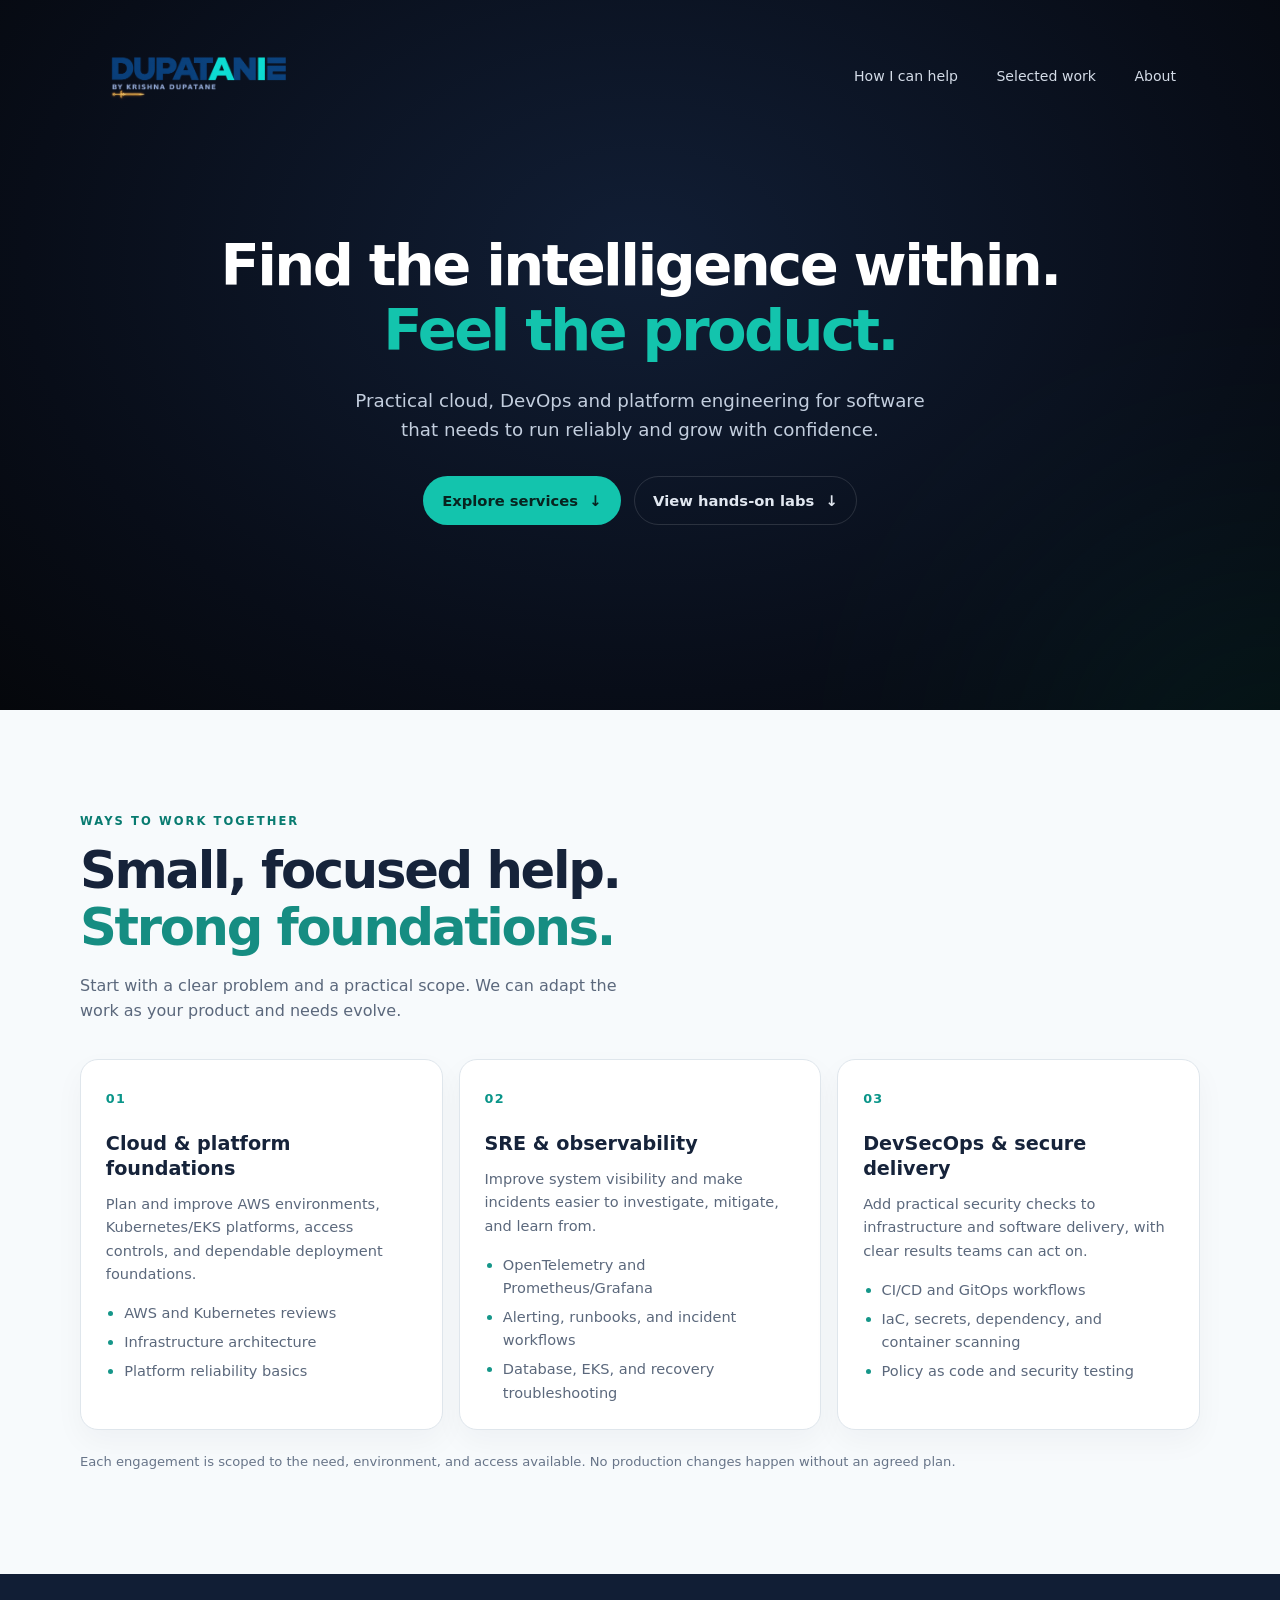
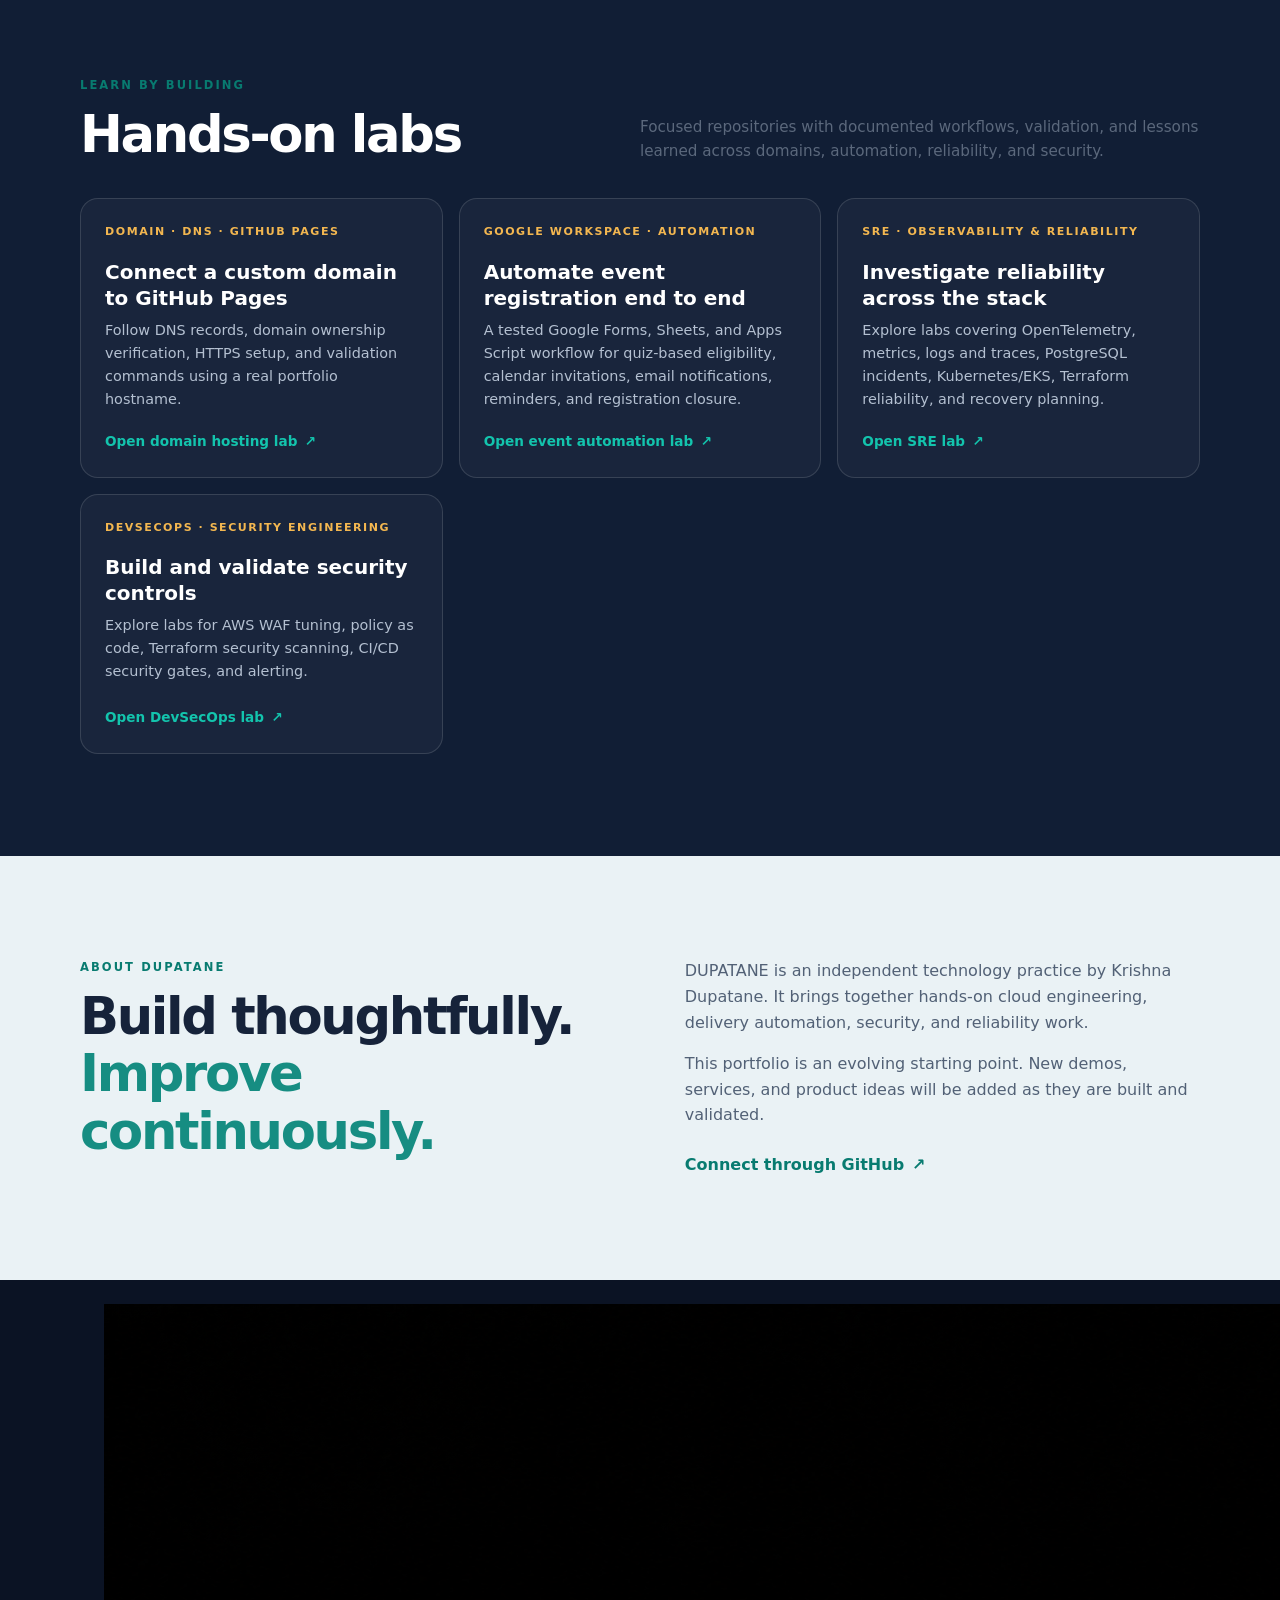
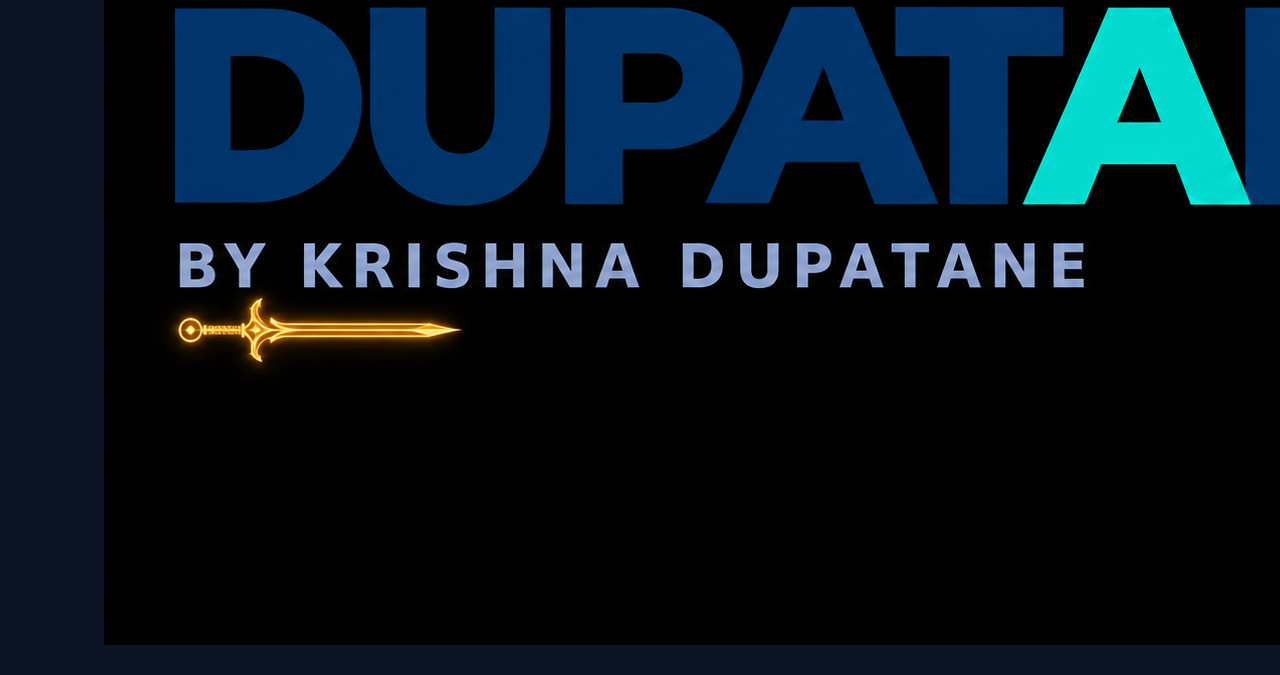
==== index.html @ 60f56585 "Replace footer wordmark text with logo" ====
<!doctype html>
<html lang="en">
<head>
  <meta charset="utf-8">
  <meta name="viewport" content="width=device-width, initial-scale=1">
  <meta name="theme-color" content="#101b32">
  <meta name="description" content="DUPATANE — practical cloud, DevOps, platform reliability and security engineering by Krishna Dupatane.">
  <title>DUPATANE — Cloud, DevOps &amp; Platform Engineering</title>
  <link rel="canonical" href="https://krishna.dupatane.portfolio.dkalki.com/">
  <link rel="stylesheet" href="styles.css">
</head>
<body>
  <a class="skip-link" href="#main">Skip to content</a>
  <header class="site-header">
    <a class="site-logo-link" href="#top" aria-label="DUPATANE home">
      <img src="assets/DUPATANE_Logo_Final.png" alt="">
    </a>
    <nav aria-label="Main navigation">
      <a href="#services">How I can help</a>
      <a href="#work">Selected work</a>
      <a href="#about">About</a>
    </nav>
  </header>

  <main id="main">
    <section class="hero" id="top" aria-labelledby="hero-title">
      <div class="hero-content">
        <h1 class="tagline" id="hero-title">Find the intelligence within.<br><span>Feel the product.</span></h1>
        <p class="hero-copy">Practical cloud, DevOps and platform engineering for software that needs to run reliably and grow with confidence.</p>
        <div class="hero-actions">
          <a class="button button-primary" href="#services">Explore services <span aria-hidden="true">↓</span></a>
          <a class="button button-quiet" href="#work">View hands-on labs <span aria-hidden="true">↓</span></a>
        </div>
      </div>
      <div class="hero-glow" aria-hidden="true"></div>
    </section>

    <section class="section services" id="services" aria-labelledby="services-title">
      <div class="section-heading">
        <p class="eyebrow">WAYS TO WORK TOGETHER</p>
        <h2 id="services-title">Small, focused help.<br><span>Strong foundations.</span></h2>
        <p>Start with a clear problem and a practical scope. We can adapt the work as your product and needs evolve.</p>
      </div>
      <div class="service-grid">
        <article class="service-card">
          <span class="card-number">01</span>
          <h3>Cloud &amp; platform foundations</h3>
          <p>Plan and improve AWS environments, Kubernetes/EKS platforms, access controls, and dependable deployment foundations.</p>
          <ul><li>AWS and Kubernetes reviews</li><li>Infrastructure architecture</li><li>Platform reliability basics</li></ul>
        </article>
        <article class="service-card">
          <span class="card-number">02</span>
          <h3>SRE &amp; observability</h3>
          <p>Improve system visibility and make incidents easier to investigate, mitigate, and learn from.</p>
          <ul><li>OpenTelemetry and Prometheus/Grafana</li><li>Alerting, runbooks, and incident workflows</li><li>Database, EKS, and recovery troubleshooting</li></ul>
        </article>
        <article class="service-card">
          <span class="card-number">03</span>
          <h3>DevSecOps &amp; secure delivery</h3>
          <p>Add practical security checks to infrastructure and software delivery, with clear results teams can act on.</p>
          <ul><li>CI/CD and GitOps workflows</li><li>IaC, secrets, dependency, and container scanning</li><li>Policy as code and security testing</li></ul>
        </article>
      </div>
      <p class="scope-note">Each engagement is scoped to the need, environment, and access available. No production changes happen without an agreed plan.</p>
    </section>

    <section class="section work" id="work" aria-labelledby="work-title">
      <div class="section-heading section-heading-row">
        <div>
          <p class="eyebrow">LEARN BY BUILDING</p>
          <h2 id="work-title">Hands-on labs</h2>
        </div>
        <p>Focused repositories with documented workflows, validation, and lessons learned across domains, automation, reliability, and security.</p>
      </div>
      <div class="work-grid">
        <a class="work-card" href="https://github.com/dupatanekrishna/dkalki-domain-hosting-lab" target="_blank" rel="noreferrer">
          <span class="work-label">DOMAIN · DNS · GITHUB PAGES</span>
          <h3>Connect a custom domain to GitHub Pages</h3>
          <p>Follow DNS records, domain ownership verification, HTTPS setup, and validation commands using a real portfolio hostname.</p>
          <span class="work-link">Open domain hosting lab <span aria-hidden="true">↗</span></span>
        </a>
        <a class="work-card" href="https://github.com/dupatanekrishna/event-registration-automation-lab" target="_blank" rel="noreferrer">
          <span class="work-label">GOOGLE WORKSPACE · AUTOMATION</span>
          <h3>Automate event registration end to end</h3>
          <p>A tested Google Forms, Sheets, and Apps Script workflow for quiz-based eligibility, calendar invitations, email notifications, reminders, and registration closure.</p>
          <span class="work-link">Open event automation lab <span aria-hidden="true">↗</span></span>
        </a>
        <a class="work-card" href="https://github.com/dupatanekrishna/SRE" target="_blank" rel="noreferrer">
          <span class="work-label">SRE · OBSERVABILITY &amp; RELIABILITY</span>
          <h3>Investigate reliability across the stack</h3>
          <p>Explore labs covering OpenTelemetry, metrics, logs and traces, PostgreSQL incidents, Kubernetes/EKS, Terraform reliability, and recovery planning.</p>
          <span class="work-link">Open SRE lab <span aria-hidden="true">↗</span></span>
        </a>
        <a class="work-card" href="https://github.com/dupatanekrishna/DevSecOps" target="_blank" rel="noreferrer">
          <span class="work-label">DEVSECOPS · SECURITY ENGINEERING</span>
          <h3>Build and validate security controls</h3>
          <p>Explore labs for AWS WAF tuning, policy as code, Terraform security scanning, CI/CD security gates, and alerting.</p>
          <span class="work-link">Open DevSecOps lab <span aria-hidden="true">↗</span></span>
        </a>
      </div>
    </section>

    <section class="about-band" id="about" aria-labelledby="about-title">
      <div class="about-inner">
        <div>
          <p class="eyebrow">ABOUT DUPATANE</p>
          <h2 id="about-title">Build thoughtfully.<br><span>Improve continuously.</span></h2>
        </div>
        <div class="about-copy">
          <p>DUPATANE is an independent technology practice by Krishna Dupatane. It brings together hands-on cloud engineering, delivery automation, security, and reliability work.</p>
          <p>This portfolio is an evolving starting point. New demos, services, and product ideas will be added as they are built and validated.</p>
          <a class="text-link" href="https://github.com/dupatanekrishna" target="_blank" rel="noreferrer">Connect through GitHub <span aria-hidden="true">↗</span></a>
        </div>
      </div>
    </section>
  </main>

  <footer class="site-footer">
    <a class="footer-brand" href="#top"><img src="assets/DUPATANE_Logo_Final.png" alt="DUPATANE"></a>
    <p>© 2026 Krishna Dupatane. Content and artwork reserved. No reuse rights are granted.</p>
    <a href="#top">Back to top ↑</a>
  </footer>
</body>
</html>
---- styles.css ----
:root {
  color-scheme: dark;
  --navy: #101b32;
  --navy-deep: #0b1324;
  --navy-soft: #192946;
  --teal: #13c4ad;
  --gold: #f3b750;
  --paper: #f7fafc;
  --ink: #16233a;
  --muted: #a6b2c4;
  --white: #fff;
  --line: rgba(255,255,255,.13);
  --max: 1120px;
}
* { box-sizing: border-box; }
html { scroll-behavior: smooth; }
body { margin: 0; background: var(--navy-deep); color: var(--white); font-family: Inter, ui-sans-serif, system-ui, -apple-system, BlinkMacSystemFont, "Segoe UI", sans-serif; line-height: 1.6; }
a { color: inherit; }
.skip-link { position: absolute; left: 1rem; top: -4rem; z-index: 10; padding: .7rem 1rem; background: var(--teal); color: var(--navy-deep); }
.skip-link:focus { top: 1rem; }
.site-header { position: absolute; z-index: 2; top: 0; left: 0; right: 0; display: grid; grid-template-columns: 1fr auto; align-items: center; max-width: var(--max); margin: auto; padding: 1.45rem 1.5rem; mix-blend-mode: screen; }
.site-logo-link { grid-column: 1; justify-self: start; display: block; width: clamp(138px, 16vw, 190px); line-height: 0; }
.site-logo-link img { display: block; width: 100%; height: auto; }
.site-header nav { grid-column: 2; justify-self: end; display: flex; gap: clamp(1rem, 3vw, 2.5rem); }
.site-header nav a, .site-footer a { color: #d2d9e4; text-decoration: none; font-size: .88rem; }
.site-header nav a:hover, .site-footer a:hover, .text-link:hover { color: var(--teal); }
.hero { min-height: 710px; position: relative; display: grid; place-items: center; overflow: hidden; padding: 8rem 1.5rem 5rem; background: radial-gradient(ellipse at 50% 36%, #111e35 0, #080d18 68%, #05070b 100%); }
.hero-content { z-index: 1; width: min(100%, 960px); text-align: center; }
.tagline { margin: 0; font-size: clamp(2rem, 5vw, 3.6rem); font-weight: 720; line-height: 1.13; letter-spacing: -.045em; }
.tagline span { color: var(--teal); }
.hero-copy { max-width: 610px; margin: 1.4rem auto 0; color: #c3cede; font-size: clamp(1rem, 1.7vw, 1.14rem); }
.hero-actions { display: flex; align-items: center; justify-content: center; flex-wrap: wrap; gap: .8rem; margin-top: 2rem; }
.button { min-height: 48px; display: inline-flex; align-items: center; justify-content: center; gap: .7rem; padding: .72rem 1.15rem; border: 1px solid transparent; border-radius: 999px; text-decoration: none; font-size: .92rem; font-weight: 700; transition: transform .18s ease, background .18s ease; }
.button:hover { transform: translateY(-2px); }
.button-primary { background: var(--teal); color: #08231f; }
.button-primary:hover { background: #42d9c6; }
.button-quiet { border-color: var(--line); color: #e1e7f0; }
.button-quiet:hover { border-color: var(--teal); }
.hero-glow { position: absolute; width: 420px; height: 420px; right: -200px; bottom: -280px; border-radius: 50%; background: var(--teal); filter: blur(140px); opacity: .13; }
.section { padding: clamp(4rem, 8vw, 7rem) max(1.5rem, calc((100vw - var(--max)) / 2)); }
.services { background: var(--paper); color: var(--ink); }
.section-heading { max-width: 690px; margin-bottom: 2.2rem; }
.eyebrow { margin: 0 0 .7rem; color: #087b70; font-size: .72rem; font-weight: 850; letter-spacing: .18em; }
h2 { margin: 0; font-size: clamp(2rem, 4vw, 3.2rem); line-height: 1.12; letter-spacing: -.045em; }
.section-heading h2 span, .about-inner h2 span { color: #168d82; }
.section-heading > p:last-child { max-width: 560px; color: #5b687c; margin: 1rem 0 0; }
.service-grid { display: grid; grid-template-columns: repeat(3, minmax(0, 1fr)); gap: 1rem; }
.service-card { position: relative; padding: 1.55rem; border: 1px solid #dfe6ec; border-radius: 18px; background: #fff; box-shadow: 0 12px 30px rgba(15,35,55,.04); }
.card-number { display: inline-block; margin-bottom: 1.4rem; color: #0a9589; font-size: .8rem; font-weight: 800; letter-spacing: .1em; }
.service-card h3 { margin: 0 0 .65rem; font-size: 1.2rem; line-height: 1.3; }
.service-card p, .service-card li { color: #5b687c; font-size: .91rem; }
.service-card p { margin: 0; }
.service-card ul { display: grid; gap: .35rem; margin: 1rem 0 0; padding-left: 1.15rem; }
.service-card li::marker { color: #159689; }
.scope-note { margin: 1.3rem 0 0; color: #687589; font-size: .82rem; }
.work { background: #111e35; }
.section-heading-row { display: flex; align-items: end; justify-content: space-between; gap: 2rem; max-width: none; }
.section-heading-row > p { max-width: 370px; margin: 0 0 .3rem; color: #b4c0d1; font-size: .95rem; }
.section-heading-row h2 { color: var(--white); }
.section-heading-row h2 span { color: var(--teal); }
.work-grid { display: grid; grid-template-columns: repeat(3, minmax(0, 1fr)); gap: 1rem; }
.work-card { min-height: 260px; display: flex; flex-direction: column; padding: 1.5rem; border: 1px solid var(--line); border-radius: 18px; background: rgba(255,255,255,.035); text-decoration: none; transition: background .18s ease, border-color .18s ease, transform .18s ease; }
.work-card:hover { background: rgba(255,255,255,.075); border-color: rgba(19,196,173,.6); transform: translateY(-3px); }
.work-card-summary { cursor: default; }
.work-card-summary:hover { transform: none; }
.work-label { color: var(--gold); font-size: .69rem; font-weight: 800; letter-spacing: .14em; }
.work-card h3 { margin: 1.1rem 0 .5rem; font-size: 1.25rem; line-height: 1.3; }
.work-card p { margin: 0; color: #b4c0d1; font-size: .9rem; }
.work-link { display: inline-flex; gap: .45rem; margin-top: auto; padding-top: 1.25rem; color: var(--teal); font-weight: 750; font-size: .85rem; }
.about-band { padding: clamp(4rem, 8vw, 7rem) 1.5rem; background: #eaf2f5; color: var(--ink); }
.about-inner { display: grid; grid-template-columns: 1fr 1fr; gap: clamp(2rem, 7vw, 6rem); max-width: var(--max); margin: auto; }
.about-copy { color: #526176; }
.about-copy p:first-child { margin-top: 0; }
.text-link { display: inline-flex; gap: .5rem; margin-top: .5rem; color: #087b70; font-weight: 800; text-decoration: none; }
.site-footer { display: flex; align-items: center; justify-content: space-between; gap: 1rem; max-width: var(--max); margin: auto; padding: 1.5rem; color: #9eacc0; }
.site-footer p { margin: 0; font-size: .75rem; text-align: center; }
.footer-brand { color: #fff !important; font-weight: 850; letter-spacing: .13em; }
@media (max-width: 800px) {
  .site-header { position: relative; background: transparent; }
  .hero { min-height: 620px; padding-top: 3rem; }
  .service-grid, .work-grid { grid-template-columns: 1fr; }
  .section-heading-row { align-items: start; flex-direction: column; gap: 1rem; }
  .about-inner { grid-template-columns: 1fr; gap: 1.3rem; }
  .work-card { min-height: 230px; }
}
@media (max-width: 540px) {
  .site-header { display: flex; align-items: flex-start; flex-direction: column; gap: .65rem; padding: 1rem 1.15rem; }
  .site-logo-link { width: min(58vw, 190px); }
  .site-header nav { width: 100%; justify-content: space-between; gap: .6rem; }
  .site-header nav a { font-size: .78rem; }
  .hero { min-height: 570px; padding: 3rem 1.1rem 4rem; }
  .tagline { font-size: clamp(1.85rem, 9vw, 2.65rem); }
  .hero-actions { align-items: stretch; flex-direction: column; }
  .button { width: 100%; }
  .section { padding-right: 1.1rem; padding-left: 1.1rem; }
  .site-footer { align-items: flex-start; flex-direction: column; padding: 1.5rem 1.1rem; }
  .site-footer p { text-align: left; }
}
@media (prefers-reduced-motion: reduce) {
  html { scroll-behavior: auto; }
  *, *::before, *::after { transition-duration: .01ms !important; }
}
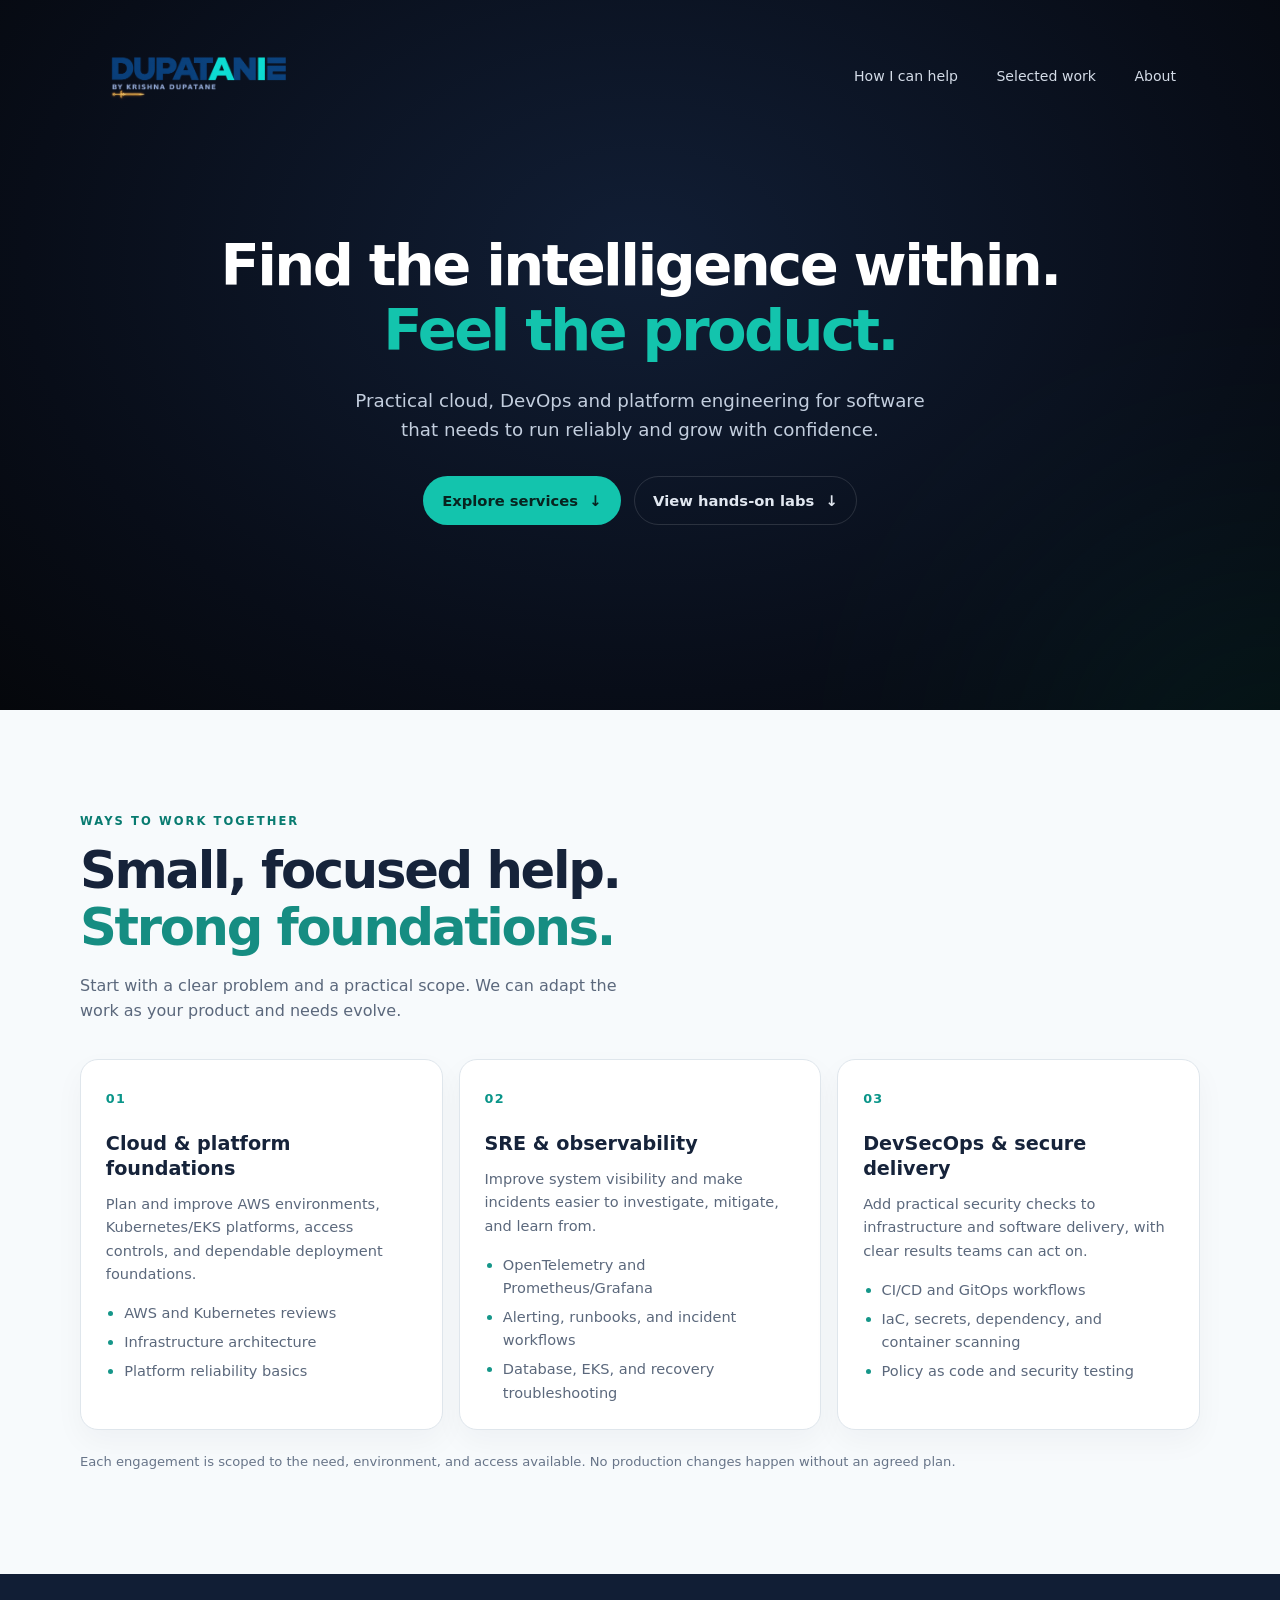
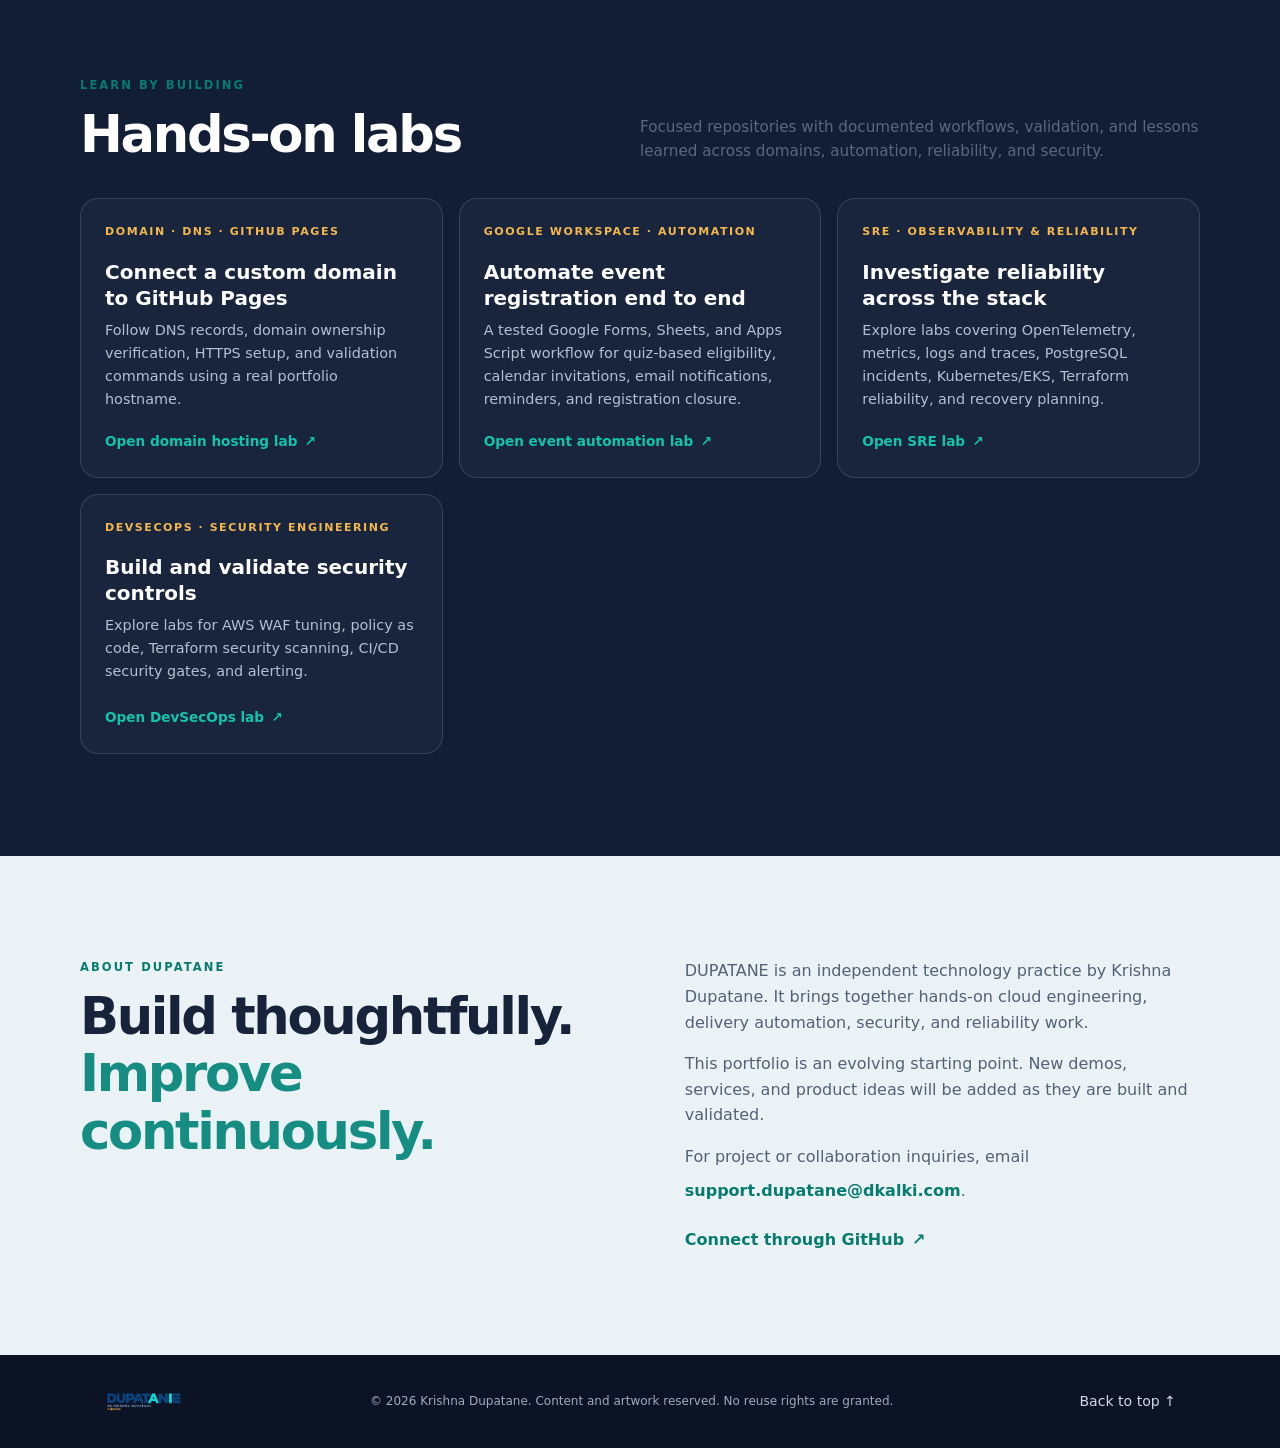
==== commit fe04d033: "Add support email contact link" ====
--- a/index.html
+++ b/index.html
@@ -109,6 +109,7 @@
         <div class="about-copy">
           <p>DUPATANE is an independent technology practice by Krishna Dupatane. It brings together hands-on cloud engineering, delivery automation, security, and reliability work.</p>
           <p>This portfolio is an evolving starting point. New demos, services, and product ideas will be added as they are built and validated.</p>
+          <p>For project or collaboration inquiries, email <a class="text-link" href="mailto:support.dupatane@dkalki.com">support.dupatane@dkalki.com</a>.</p>
           <a class="text-link" href="https://github.com/dupatanekrishna" target="_blank" rel="noreferrer">Connect through GitHub <span aria-hidden="true">↗</span></a>
         </div>
       </div>
--- a/styles.css
+++ b/styles.css
@@ -74,7 +74,8 @@
 .text-link { display: inline-flex; gap: .5rem; margin-top: .5rem; color: #087b70; font-weight: 800; text-decoration: none; }
 .site-footer { display: flex; align-items: center; justify-content: space-between; gap: 1rem; max-width: var(--max); margin: auto; padding: 1.5rem; color: #9eacc0; }
 .site-footer p { margin: 0; font-size: .75rem; text-align: center; }
-.footer-brand { color: #fff !important; font-weight: 850; letter-spacing: .13em; }
+.footer-brand { display: inline-flex; flex: 0 0 auto; width: 80px; line-height: 0; }
+.footer-brand img { display: block; width: 100%; height: auto; mix-blend-mode: screen; }
 @media (max-width: 800px) {
   .site-header { position: relative; background: transparent; }
   .hero { min-height: 620px; padding-top: 3rem; }
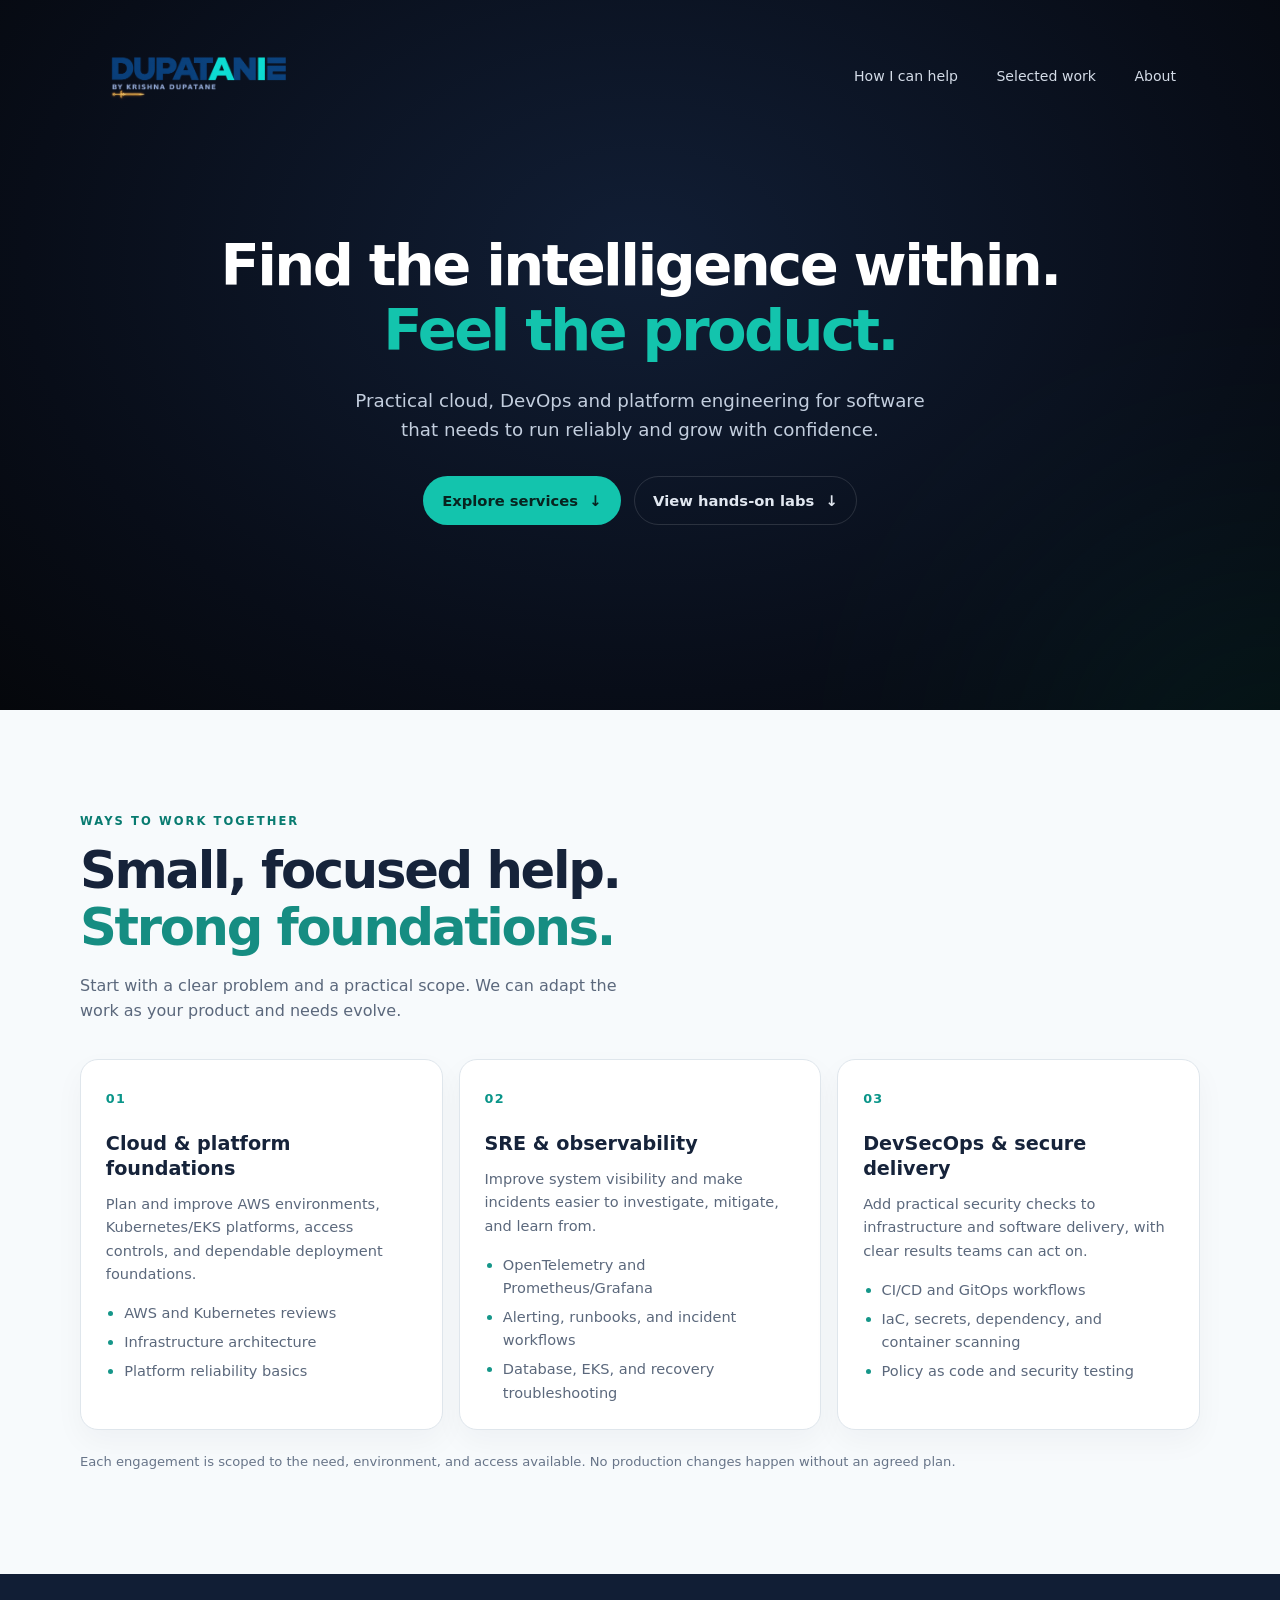
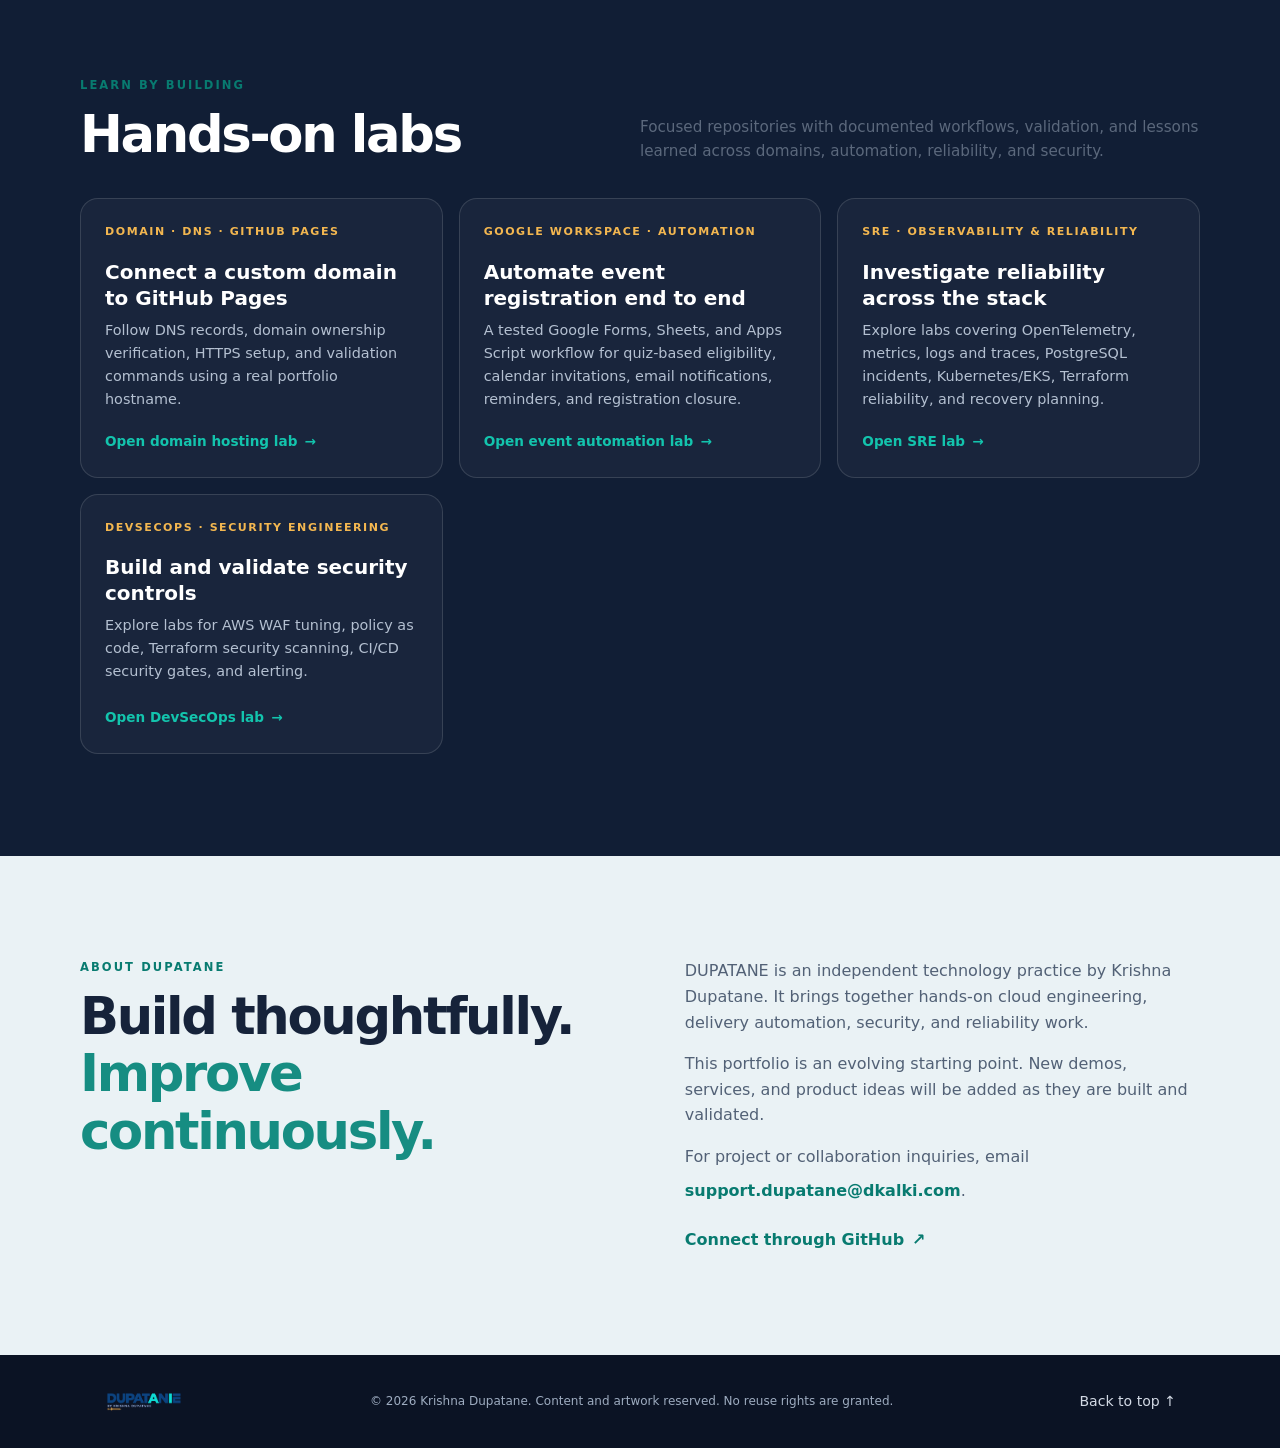
==== commit 450b2e19: "feat: point portfolio cards to curated lab pages" ====
--- a/index.html
+++ b/index.html
@@ -73,29 +73,29 @@
         <p>Focused repositories with documented workflows, validation, and lessons learned across domains, automation, reliability, and security.</p>
       </div>
       <div class="work-grid">
-        <a class="work-card" href="https://github.com/dupatanekrishna/dkalki-domain-hosting-lab" target="_blank" rel="noreferrer">
+        <a class="work-card" href="labs/domain-hosting/">
           <span class="work-label">DOMAIN · DNS · GITHUB PAGES</span>
           <h3>Connect a custom domain to GitHub Pages</h3>
           <p>Follow DNS records, domain ownership verification, HTTPS setup, and validation commands using a real portfolio hostname.</p>
-          <span class="work-link">Open domain hosting lab <span aria-hidden="true">↗</span></span>
+          <span class="work-link">Open domain hosting lab <span aria-hidden="true">→</span></span>
         </a>
-        <a class="work-card" href="https://github.com/dupatanekrishna/event-registration-automation-lab" target="_blank" rel="noreferrer">
+        <a class="work-card" href="labs/event-automation/">
           <span class="work-label">GOOGLE WORKSPACE · AUTOMATION</span>
           <h3>Automate event registration end to end</h3>
           <p>A tested Google Forms, Sheets, and Apps Script workflow for quiz-based eligibility, calendar invitations, email notifications, reminders, and registration closure.</p>
-          <span class="work-link">Open event automation lab <span aria-hidden="true">↗</span></span>
+          <span class="work-link">Open event automation lab <span aria-hidden="true">→</span></span>
         </a>
-        <a class="work-card" href="https://github.com/dupatanekrishna/SRE" target="_blank" rel="noreferrer">
+        <a class="work-card" href="labs/sre/">
           <span class="work-label">SRE · OBSERVABILITY &amp; RELIABILITY</span>
           <h3>Investigate reliability across the stack</h3>
           <p>Explore labs covering OpenTelemetry, metrics, logs and traces, PostgreSQL incidents, Kubernetes/EKS, Terraform reliability, and recovery planning.</p>
-          <span class="work-link">Open SRE lab <span aria-hidden="true">↗</span></span>
+          <span class="work-link">Open SRE lab <span aria-hidden="true">→</span></span>
         </a>
-        <a class="work-card" href="https://github.com/dupatanekrishna/DevSecOps" target="_blank" rel="noreferrer">
+        <a class="work-card" href="labs/devsecops/">
           <span class="work-label">DEVSECOPS · SECURITY ENGINEERING</span>
           <h3>Build and validate security controls</h3>
           <p>Explore labs for AWS WAF tuning, policy as code, Terraform security scanning, CI/CD security gates, and alerting.</p>
-          <span class="work-link">Open DevSecOps lab <span aria-hidden="true">↗</span></span>
+          <span class="work-link">Open DevSecOps lab <span aria-hidden="true">→</span></span>
         </a>
       </div>
     </section>
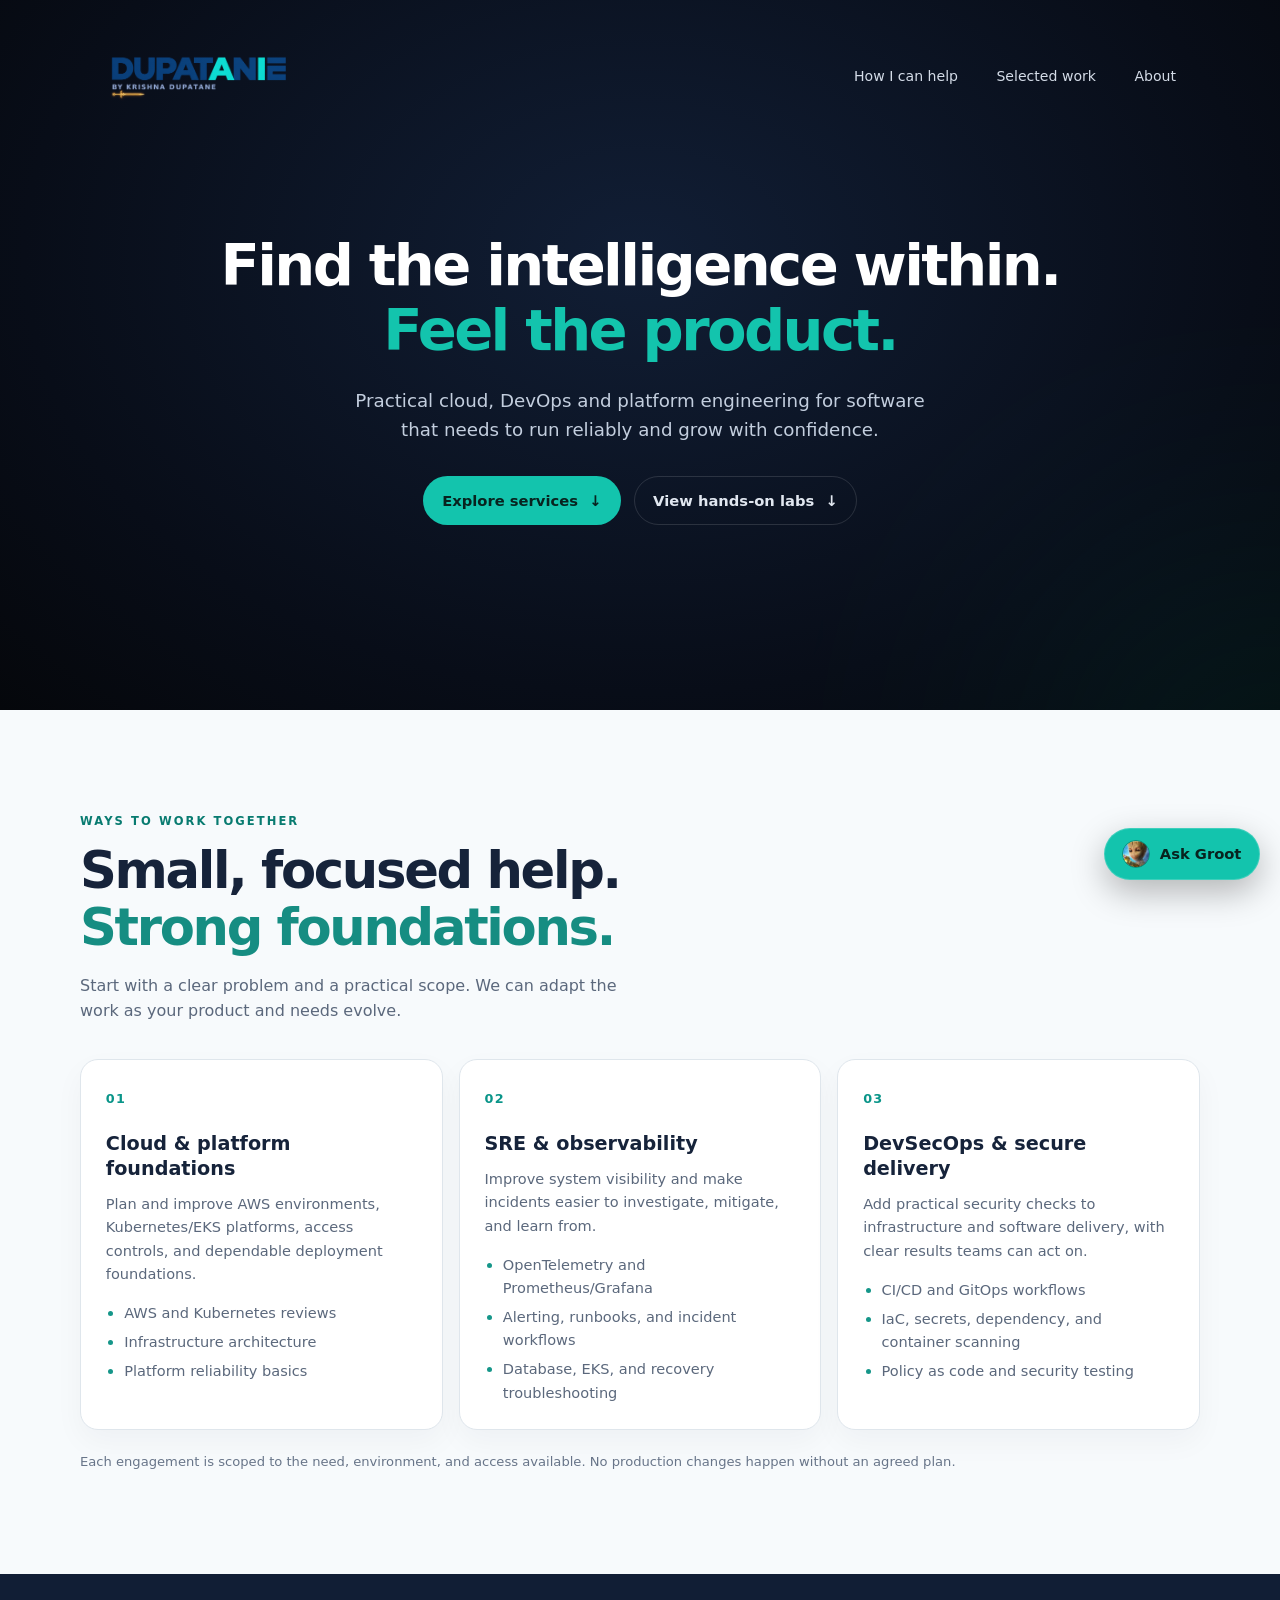
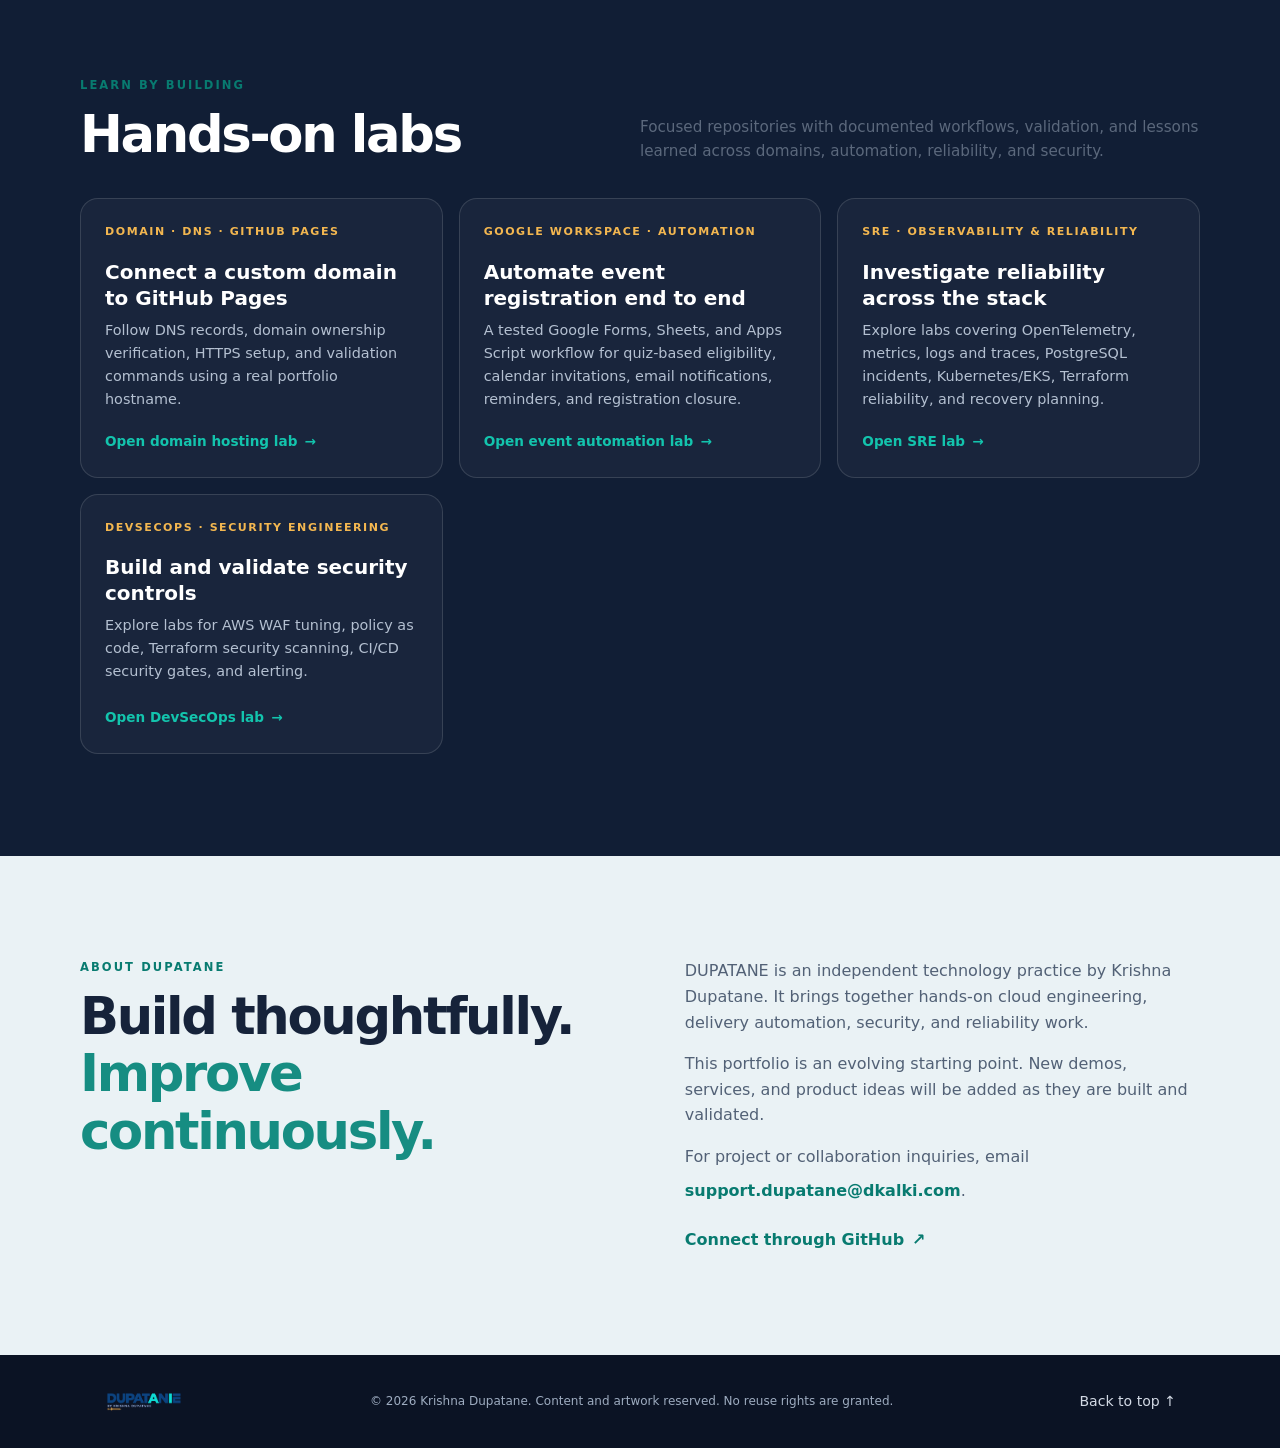
==== commit ebac231f: "Add Groot chat widget connected to Cloudflare backend" ====
--- a/index.html
+++ b/index.html
@@ -1,5 +1,5 @@
 <!doctype html>
-<html lang="en">
+<html lang="en" data-groot-api-base="https://groot-api.support-dupatane.workers.dev">
 <head>
   <meta charset="utf-8">
   <meta name="viewport" content="width=device-width, initial-scale=1">
@@ -8,6 +8,7 @@
   <title>DUPATANE — Cloud, DevOps &amp; Platform Engineering</title>
   <link rel="canonical" href="https://krishna.dupatane.portfolio.dkalki.com/">
   <link rel="stylesheet" href="styles.css">
+  <link rel="stylesheet" href="groot-chat.css">
 </head>
 <body>
   <a class="skip-link" href="#main">Skip to content</a>
@@ -121,5 +122,37 @@
     <p>© 2026 Krishna Dupatane. Content and artwork reserved. No reuse rights are granted.</p>
     <a href="#top">Back to top ↑</a>
   </footer>
+  <aside class="groot-widget" aria-label="Groot DevOps assistant">
+    <button class="groot-launcher" id="groot-launcher" type="button" aria-expanded="false" aria-controls="groot-panel">
+      <img class="groot-launcher-avatar" src="assets/groot-avatar.webp" alt="">
+      <span>Ask Groot</span>
+    </button>
+    <section class="groot-panel" id="groot-panel" role="dialog" aria-labelledby="groot-title" aria-modal="false" hidden>
+      <header class="groot-panel-header">
+        <div class="groot-avatar" aria-hidden="true"><img src="assets/groot-avatar.webp" alt=""></div>
+        <div class="groot-heading">
+          <p class="groot-kicker">YOUR DEVOPS BUDDY</p>
+          <h2 id="groot-title">Groot</h2>
+          <p class="groot-mode" id="groot-mode">Connecting to Groot…</p>
+        </div>
+        <button class="groot-close" id="groot-close" type="button" aria-label="Close Groot chat">×</button>
+      </header>
+      <div class="groot-messages" id="groot-messages" role="log" aria-live="polite" aria-relevant="additions text" tabindex="0">
+        <div class="groot-message groot-assistant-message">Hi! I'm Groot. Ask me a DevOps question, and I'll look for a short answer in official docs. 🌿</div>
+        <div class="groot-credit-note">Each live answer uses paid API credits (AI tokens). Please use Groot responsibly.</div>
+      </div>
+      <div class="groot-suggestions" aria-label="Example questions">
+        <button type="button" data-groot-prompt="What is DNS?">DNS basics</button>
+        <button type="button" data-groot-prompt="What does Kubernetes do?">Kubernetes</button>
+      </div>
+      <form class="groot-form" id="groot-form">
+        <label class="visually-hidden" for="groot-input">Ask Groot a DevOps question</label>
+        <input id="groot-input" name="message" type="text" maxlength="500" autocomplete="off" placeholder="Ask a short question…" required>
+        <button id="groot-send" type="submit" aria-label="Send question">Send <span aria-hidden="true">↑</span></button>
+      </form>
+      <p class="groot-footnote" id="groot-footnote">Up to 3 questions per IP every 24 hours. Live answers use paid AI credits.</p>
+    </section>
+  </aside>
+  <script src="groot-chat.js" defer></script>
 </body>
 </html>
--- a/groot-chat.css
+++ b/groot-chat.css
@@ -0,0 +1,46 @@
+/* Groot chat widget */
+.visually-hidden { position: absolute; width: 1px; height: 1px; padding: 0; margin: -1px; overflow: hidden; clip: rect(0, 0, 0, 0); white-space: nowrap; border: 0; }
+.groot-widget { position: fixed; z-index: 20; right: 1.25rem; bottom: 1.25rem; font-family: inherit; }
+.groot-launcher { display: inline-flex; align-items: center; gap: .6rem; min-height: 52px; padding: .7rem 1.1rem; border: 1px solid rgba(255,255,255,.18); border-radius: 999px; background: var(--teal); color: #08231f; box-shadow: 0 12px 34px rgba(0,0,0,.28); font: inherit; font-size: .92rem; font-weight: 800; cursor: pointer; transition: transform .18s ease, background .18s ease; }
+.groot-launcher:hover { transform: translateY(-2px); background: #42d9c6; }
+.groot-launcher:focus-visible, .groot-panel button:focus-visible, .groot-panel input:focus-visible { outline: 3px solid var(--gold); outline-offset: 3px; }
+.groot-launcher-avatar { display: block; width: 28px; height: 28px; border: 1px solid rgba(8,35,31,.35); border-radius: 50%; object-fit: cover; object-position: 55% 40%; }
+.groot-panel { position: absolute; right: 0; bottom: 4.25rem; display: flex; flex-direction: column; width: min(390px, calc(100vw - 2rem)); height: min(590px, calc(100dvh - 7rem)); overflow: hidden; border: 1px solid rgba(255,255,255,.15); border-radius: 20px; background: #0d172a; color: var(--white); box-shadow: 0 24px 80px rgba(0,0,0,.48); }
+.groot-panel[hidden] { display: none; }
+.groot-panel-header { display: flex; align-items: center; gap: .8rem; padding: 1rem 1.05rem; background: #14233d; border-bottom: 1px solid var(--line); }
+.groot-avatar { display: grid; flex: 0 0 42px; place-items: center; width: 42px; height: 42px; overflow: hidden; border: 1px solid rgba(19,196,173,.42); border-radius: 50%; background: rgba(19,196,173,.14); }
+.groot-avatar img { display: block; width: 100%; height: 100%; border-radius: 50%; object-fit: cover; object-position: 55% 40%; }
+.groot-heading { min-width: 0; }
+.groot-kicker { margin: 0; color: var(--gold); font-size: .57rem; font-weight: 850; letter-spacing: .15em; }
+.groot-heading h2 { margin: .02rem 0 0; color: #fff; font-size: 1.1rem; letter-spacing: 0; line-height: 1.25; }
+.groot-mode { margin: .15rem 0 0; color: #aab8ca; font-size: .68rem; }
+.groot-mode::before { display: inline-block; width: 6px; height: 6px; margin: 0 .4rem .08rem 0; border-radius: 50%; background: var(--gold); content: ""; }
+.groot-mode[data-mode="api"]::before { background: var(--teal); }
+.groot-close { display: grid; place-items: center; width: 36px; height: 36px; margin-left: auto; padding: 0; border: 0; border-radius: 50%; background: transparent; color: #cbd5e3; font: inherit; font-size: 1.7rem; line-height: 1; cursor: pointer; }
+.groot-close:hover { background: rgba(255,255,255,.08); color: #fff; }
+.groot-messages { display: flex; flex: 1; flex-direction: column; gap: .75rem; overflow-y: auto; padding: 1rem; overscroll-behavior: contain; }
+.groot-message { max-width: 88%; padding: .72rem .85rem; border: 1px solid rgba(255,255,255,.1); border-radius: 15px; font-size: .86rem; line-height: 1.5; white-space: pre-wrap; overflow-wrap: anywhere; }
+.groot-assistant-message { align-self: flex-start; border-top-left-radius: 5px; background: #172641; color: #e8eef7; }
+.groot-user-message { align-self: flex-end; border-top-right-radius: 5px; border-color: rgba(19,196,173,.28); background: rgba(19,196,173,.15); color: #f3fffd; }
+.groot-typing { color: #aab8ca; font-style: italic; }
+.groot-sources { align-self: flex-start; width: 90%; margin-top: -.25rem; padding-left: .1rem; }
+.groot-sources-label { display: block; margin: 0 0 .25rem; color: #91a2b9; font-size: .65rem; font-weight: 800; letter-spacing: .1em; text-transform: uppercase; }
+.groot-sources a { display: block; width: fit-content; max-width: 100%; overflow: hidden; color: #54deca; font-size: .75rem; text-decoration: underline; text-decoration-color: rgba(84,222,202,.45); text-overflow: ellipsis; white-space: nowrap; }
+.groot-sources a:hover { color: #fff; }
+.groot-credit-note, .groot-limit-note { align-self: flex-start; width: 90%; color: #91a2b9; font-size: .68rem; line-height: 1.45; }
+.groot-limit-note { padding: .55rem .7rem; border: 1px solid rgba(243,183,80,.32); border-radius: 10px; background: rgba(243,183,80,.08); color: #f0d8a7; }
+.groot-suggestions { display: flex; flex-wrap: wrap; gap: .45rem; padding: 0 1rem .7rem; }
+.groot-suggestions button { padding: .4rem .65rem; border: 1px solid rgba(255,255,255,.16); border-radius: 999px; background: transparent; color: #c6d3e3; font: inherit; font-size: .72rem; cursor: pointer; }
+.groot-suggestions button:hover { border-color: var(--teal); color: var(--teal); }
+.groot-form { display: flex; gap: .5rem; margin: 0 1rem; padding: .45rem; border: 1px solid rgba(255,255,255,.17); border-radius: 14px; background: #08111f; }
+.groot-form input { flex: 1; min-width: 0; padding: .45rem; border: 0; outline: 0; background: transparent; color: #fff; font: inherit; font-size: .85rem; }
+.groot-form input::placeholder { color: #8796aa; }
+.groot-form button { padding: .55rem .8rem; border: 0; border-radius: 10px; background: var(--teal); color: #08231f; font: inherit; font-size: .78rem; font-weight: 850; cursor: pointer; }
+.groot-form button:disabled { opacity: .65; cursor: wait; }
+.groot-suggestions button:disabled { opacity: .45; cursor: not-allowed; }
+.groot-footnote { margin: .55rem 1rem .8rem; color: #8494aa; font-size: .64rem; line-height: 1.4; }
+
+@media (max-width: 540px) {
+  .groot-widget { right: .75rem; bottom: .75rem; }
+  .groot-panel { bottom: 4rem; height: min(590px, calc(100dvh - 5.5rem)); }
+}
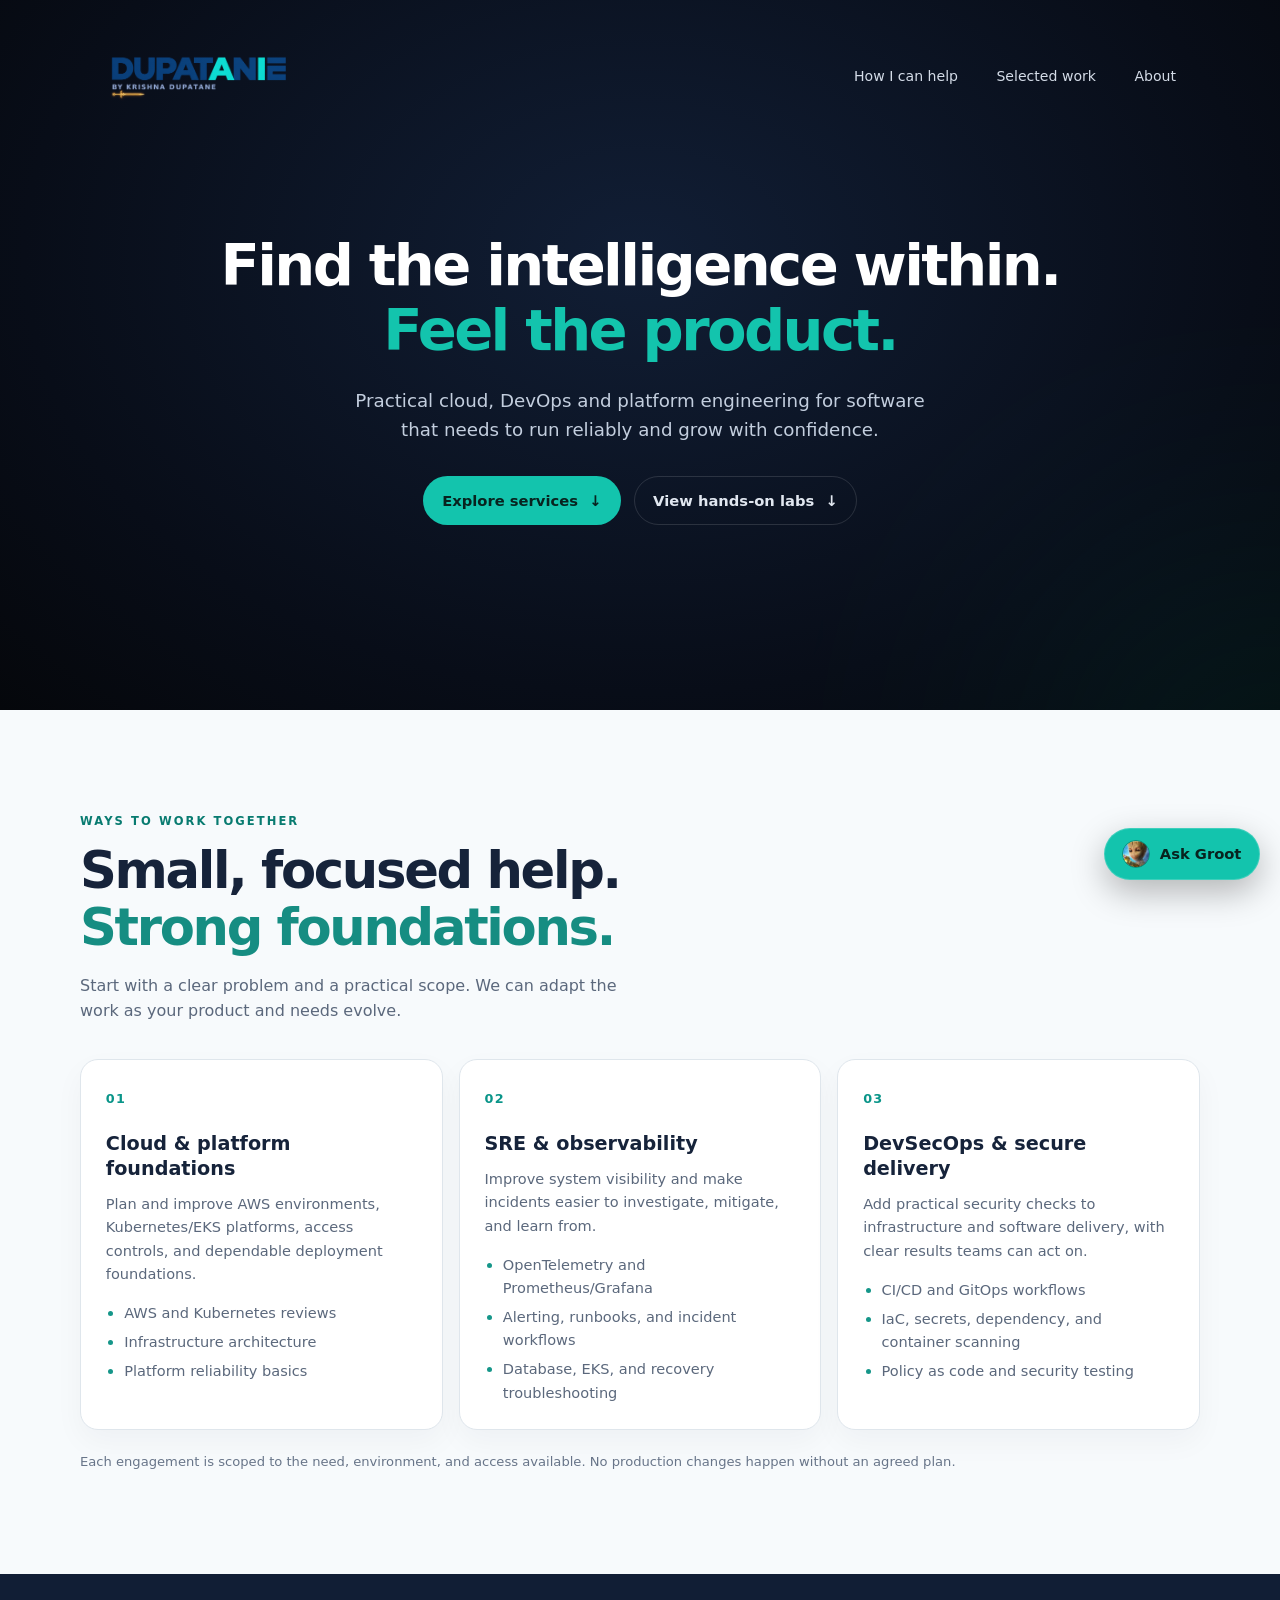
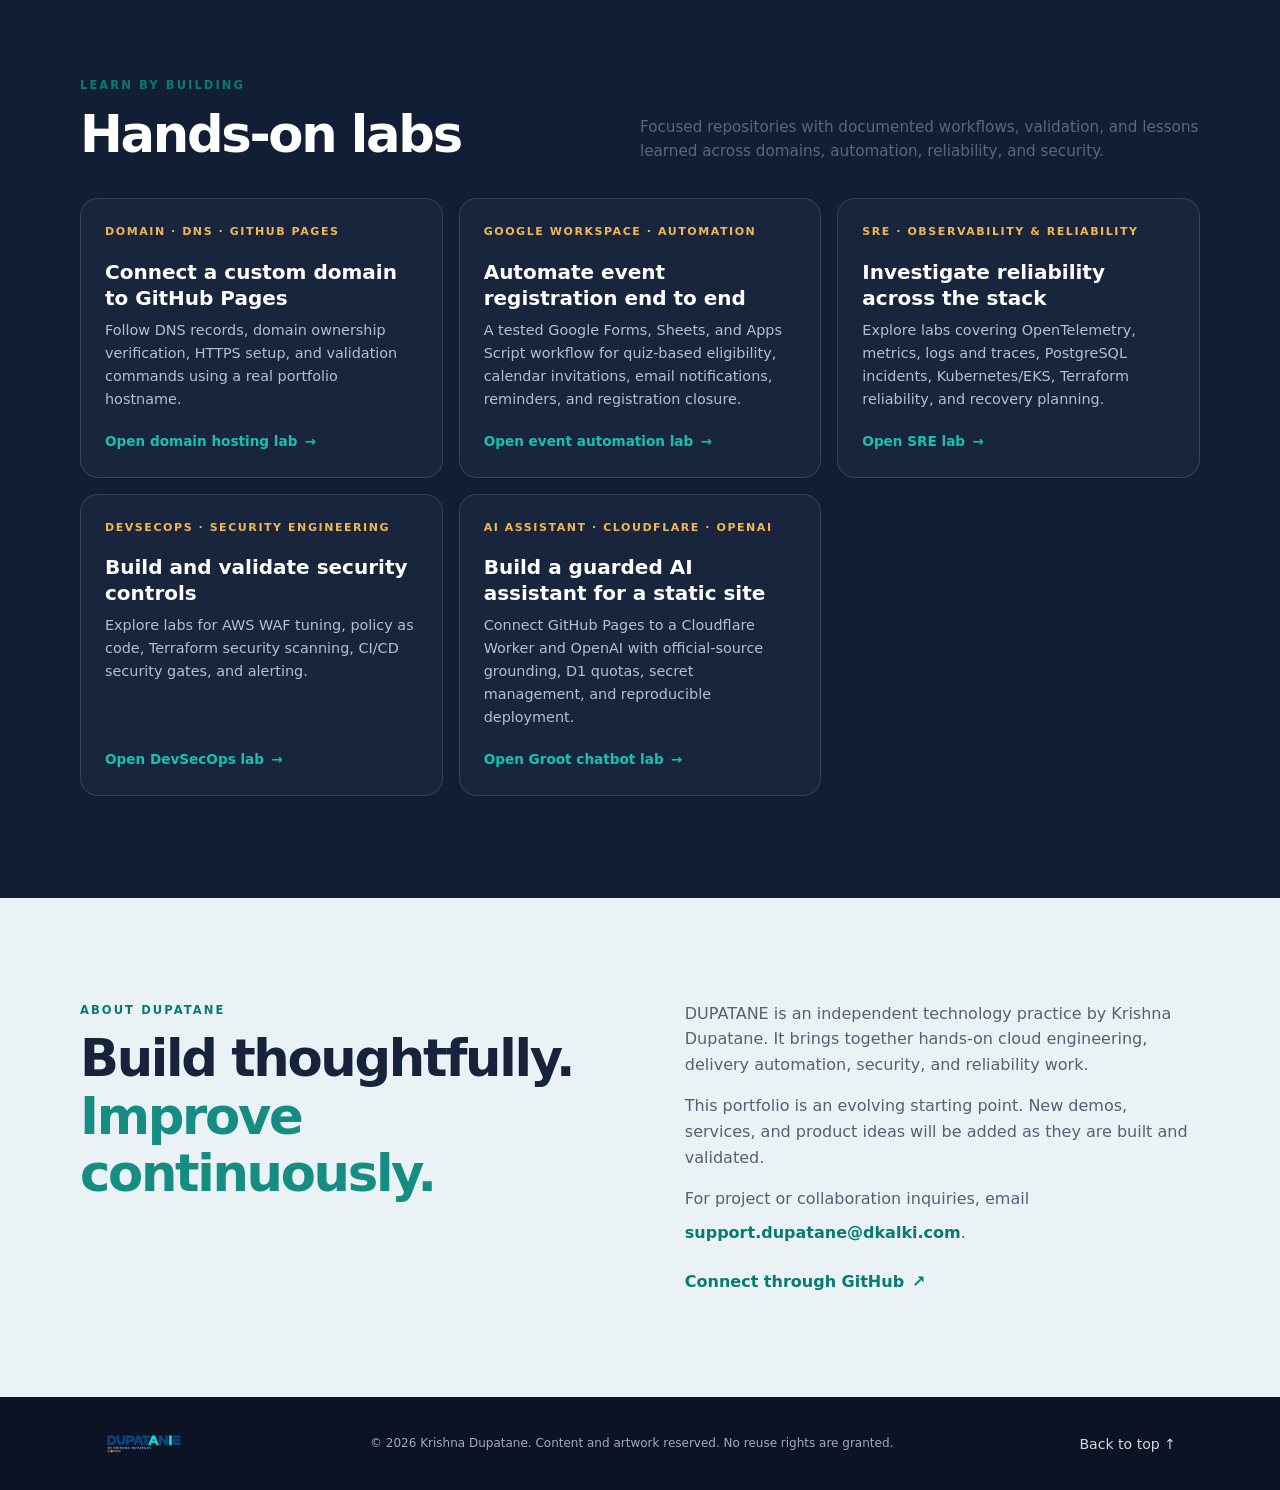
==== commit e4d3d352: "Add Groot chatbot to the labs section" ====
--- a/index.html
+++ b/index.html
@@ -98,6 +98,12 @@
           <p>Explore labs for AWS WAF tuning, policy as code, Terraform security scanning, CI/CD security gates, and alerting.</p>
           <span class="work-link">Open DevSecOps lab <span aria-hidden="true">→</span></span>
         </a>
+        <a class="work-card" href="labs/groot/">
+          <span class="work-label">AI ASSISTANT · CLOUDFLARE · OPENAI</span>
+          <h3>Build a guarded AI assistant for a static site</h3>
+          <p>Connect GitHub Pages to a Cloudflare Worker and OpenAI with official-source grounding, D1 quotas, secret management, and reproducible deployment.</p>
+          <span class="work-link">Open Groot chatbot lab <span aria-hidden="true">→</span></span>
+        </a>
       </div>
     </section>
 
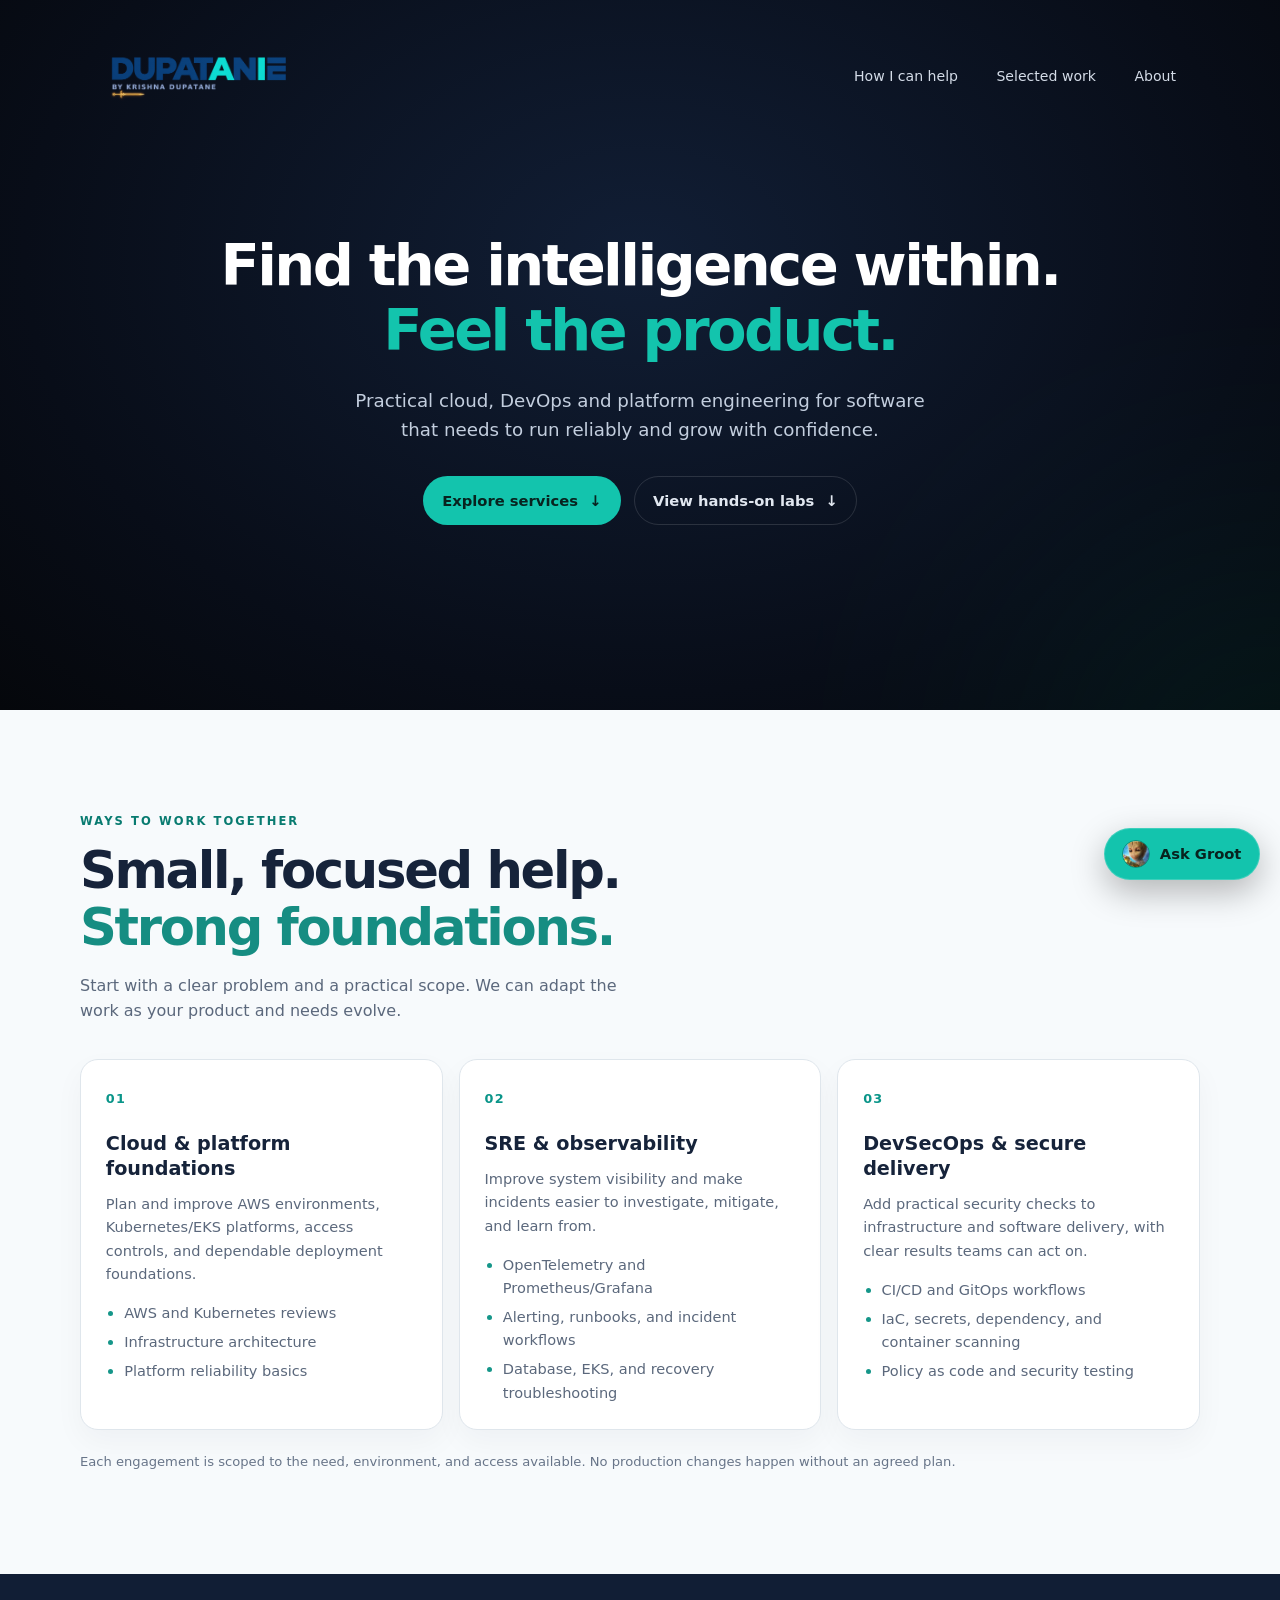
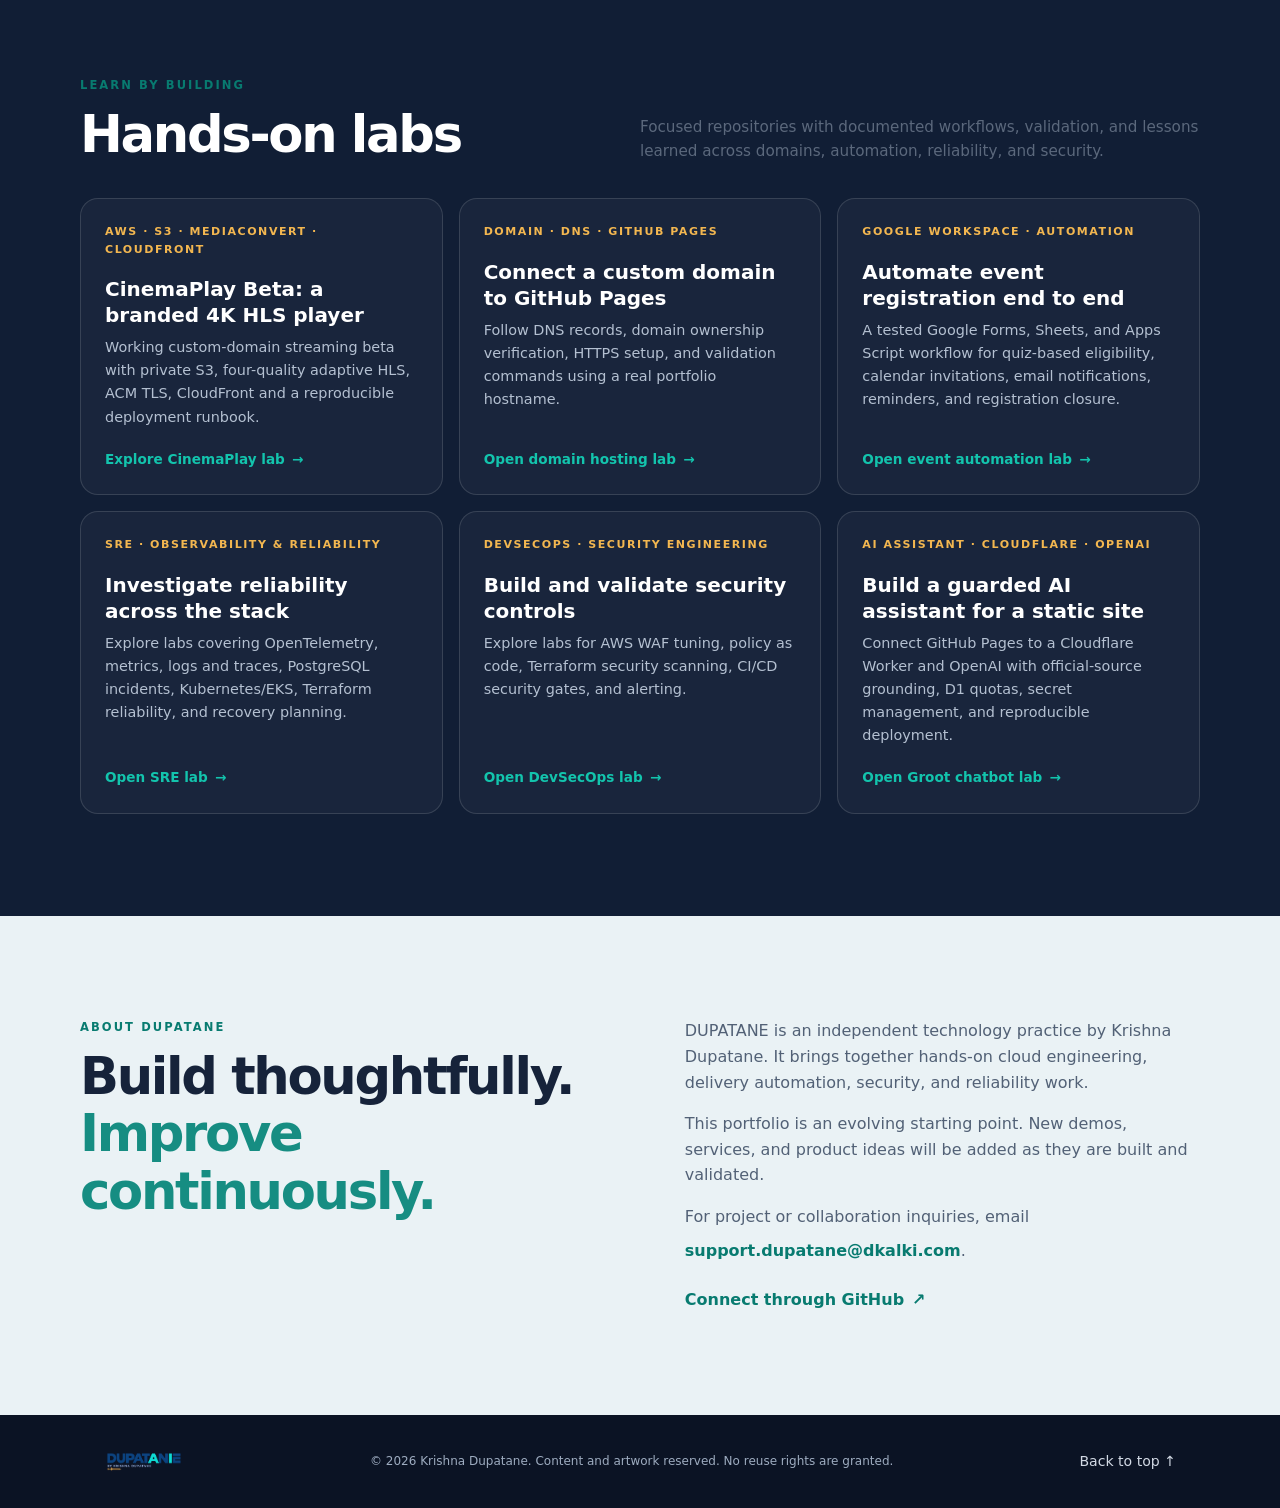
==== commit f83cc2ce: "docs: feature completed CinemaPlay Beta 4K streaming lab" ====
--- a/index.html
+++ b/index.html
@@ -9,6 +9,7 @@
   <link rel="canonical" href="https://krishna.dupatane.portfolio.dkalki.com/">
   <link rel="stylesheet" href="styles.css">
   <link rel="stylesheet" href="groot-chat.css">
+  <script defer src="https://analytics.dkalki.com/tracker.js" data-site-id="dkalki-portfolio"></script>
 </head>
 <body>
   <a class="skip-link" href="#main">Skip to content</a>
@@ -74,6 +75,12 @@
         <p>Focused repositories with documented workflows, validation, and lessons learned across domains, automation, reliability, and security.</p>
       </div>
       <div class="work-grid">
+        <a class="work-card" href="labs/cinemaplay/">
+          <span class="work-label">AWS · S3 · MEDIACONVERT · CLOUDFRONT</span>
+          <h3>CinemaPlay Beta: a branded 4K HLS player</h3>
+          <p>Working custom-domain streaming beta with private S3, four-quality adaptive HLS, ACM TLS, CloudFront and a reproducible deployment runbook.</p>
+          <span class="work-link">Explore CinemaPlay lab <span aria-hidden="true">→</span></span>
+        </a>
         <a class="work-card" href="labs/domain-hosting/">
           <span class="work-label">DOMAIN · DNS · GITHUB PAGES</span>
           <h3>Connect a custom domain to GitHub Pages</h3>
